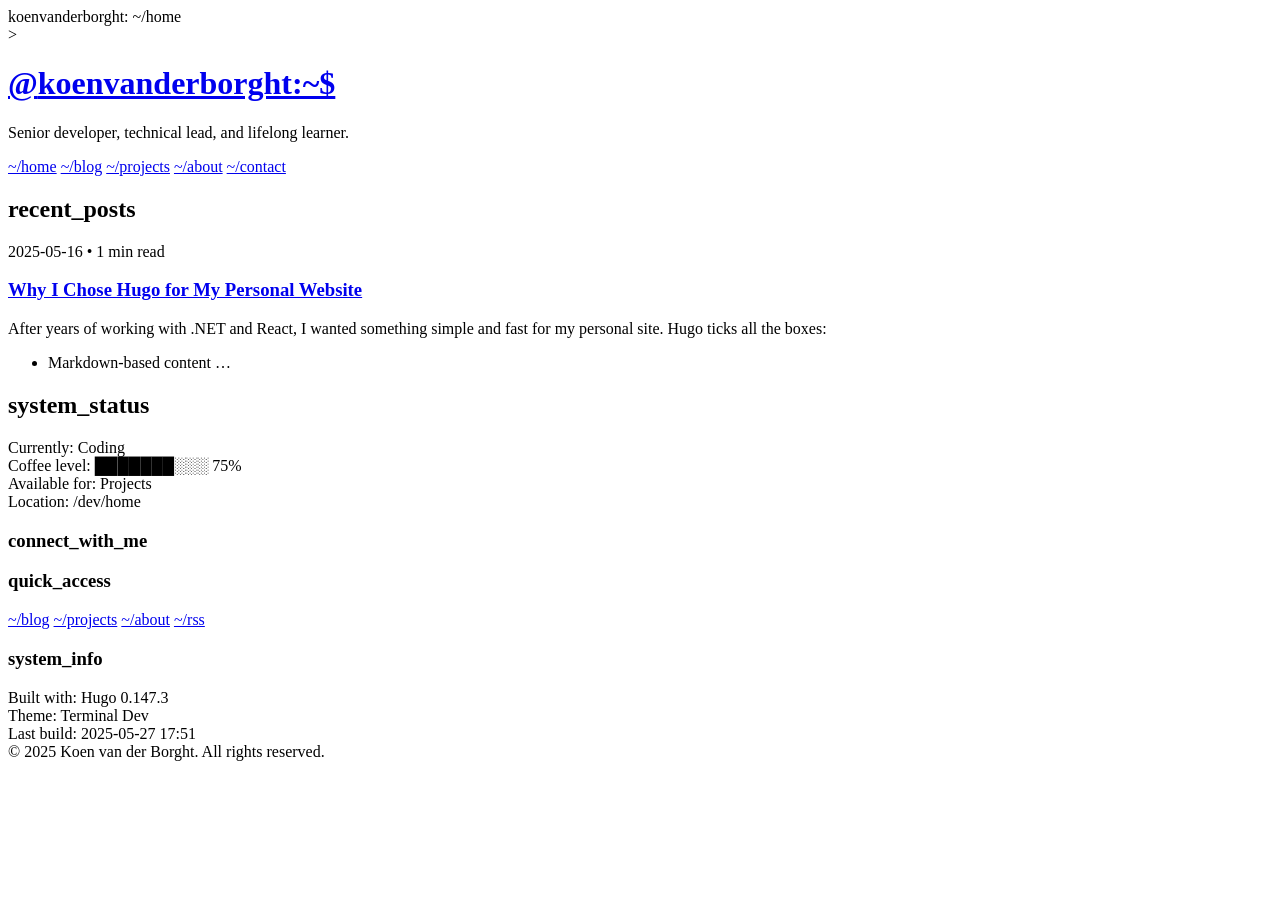
==== docs/index.html @ fac9dda0 "Started using my own terminal-dev theme in my hugo site." ====
<!DOCTYPE html>
<html lang="en">
<head>
	<meta name="generator" content="Hugo 0.147.3">
    <meta charset="UTF-8">
<meta name="viewport" content="width=device-width, initial-scale=1.0">
<meta name="description" content="Senior developer, technical lead, and lifelong learner.">
<meta name="author" content="">


<meta property="og:type" content="website">
<meta property="og:url" content="https://KoenvanderBorght-Dev.github.io/">
<meta property="og:title" content="Koen van der Borght | Koen van der Borght">
<meta property="og:description" content="Senior developer, technical lead, and lifelong learner.">


<meta property="twitter:card" content="summary_large_image">
<meta property="twitter:url" content="https://KoenvanderBorght-Dev.github.io/">
<meta property="twitter:title" content="Koen van der Borght | Koen van der Borght">
<meta property="twitter:description" content="Senior developer, technical lead, and lifelong learner.">

<title>Koen van der Borght | Koen van der Borght</title>


<link rel="icon" type="image/x-icon" href="/favicon.ico">


<link rel="preconnect" href="https://fonts.googleapis.com">
<link rel="preconnect" href="https://fonts.gstatic.com" crossorigin>
<link href="https://fonts.googleapis.com/css2?family=JetBrains+Mono:wght@300;400;500;600;700&display=swap" rel="stylesheet">



<link rel="stylesheet" href="https://KoenvanderBorght-Dev.github.io/main.667012a0ff3ccc89075d905281f6a022bd461cbce9c1d4cb90caf05ed3f51a40.css" integrity="sha256-ZnASoP88zIkHXZBSgfagIr1GHLzpwdTLkMrwXtP1GkA=">


<link rel="alternate" type="application/rss+xml" href="https://KoenvanderBorght-Dev.github.io/index.xml" title="Koen van der Borght" />

<script type="application/ld+json">
{
    "@context": "https://schema.org",
    "@type": "WebSite",
    "name": "Koen van der Borght",
    "headline": "Koen van der Borght",
    "description": "Senior developer, technical lead, and lifelong learner.",
    "url": "https:\/\/KoenvanderBorght-Dev.github.io\/",
    "author": {
        "@type": "Person",
        "name": ""
    }
}
</script>
</head>
<body>
    <div class="terminal-window">
        <div class="terminal-header">
            <div class="terminal-button btn-close"></div>
            <div class="terminal-button btn-minimize"></div>
            <div class="terminal-button btn-maximize"></div>
            <div class="terminal-title">koenvanderborght: ~/home</div>
        </div>

        <header class="header">
    <div class="logo-container">
        <div class="logo">></div>
        <h1 class="site-title">
            <a href="https://KoenvanderBorght-Dev.github.io/">
                <span class="accent">@</span>koenvanderborght<span class="accent">:~$</span>
            </a>
        </h1>
    </div>
    <p class="tagline">Senior developer, technical lead, and lifelong learner.</p>
    
    <nav class="nav">
        <a href="https://KoenvanderBorght-Dev.github.io/" class="nav-item active">~/home</a>
        <a href="/posts" class="nav-item ">~/blog</a>
        <a href="/projects" class="nav-item ">~/projects</a>
        <a href="/about" class="nav-item ">~/about</a>
        <a href="/contact" class="nav-item ">~/contact</a>
    </nav>
</header>

        <main class="main-content">
            
<section class="section">
    <h2 class="section-title">recent_posts</h2>
    <div class="posts-grid">
        
        
            <article class="post-card">
    <div class="post-meta">
        <span>2025-05-16</span>
        <span>•</span>
        <span>1 min read</span>
    </div>
    <h3 class="post-title">
        <a href="https://KoenvanderBorght-Dev.github.io/posts/why-i-chose-hugo/">Why I Chose Hugo for My Personal Website</a>
    </h3>
    <p class="post-excerpt">
        
            <p>After years of working with .NET and React, I wanted something simple and fast for my personal site. Hugo ticks all the boxes:</p>
<ul>
<li>Markdown-based content …</li></ul>
        
    </p>
    
</article>
        
        
        
    </div>
    
    
</section>


            
            <section class="section">
    <h2 class="section-title">system_status</h2>
    <div class="status-grid">
        <div class="status-item">
            <div class="status-icon"></div>
            <div class="status-text">Currently: Coding</div>
        </div>
        <div class="status-item">
            <div class="status-icon"></div>
            <div class="status-text">
                Coffee level: 
                
                
                ███████░░░ 75%
            </div>
        </div>
        <div class="status-item">
            <div class="status-icon"></div>
            <div class="status-text">Available for: Projects</div>
        </div>
        <div class="status-item">
            <div class="status-icon"></div>
            <div class="status-text">Location: /dev/home</div>
        </div>
    </div>
</section>
            
        </main>


        <footer class="footer">
    <div class="footer-content">
        <div class="footer-section">
            <h3 class="footer-title">connect_with_me</h3>
            <div class="social-links">
                
                
                
                
            </div>
        </div>
        
        <div class="footer-section">
            <h3 class="footer-title">quick_access</h3>
            <div class="footer-links">
                <a href="/posts" class="footer-link">~/blog</a>
                <a href="/projects" class="footer-link">~/projects</a>
                <a href="/about" class="footer-link">~/about</a>
                <a href="/index.xml" class="footer-link">~/rss</a>
            </div>
        </div>
        
        <div class="footer-section">
            <h3 class="footer-title">system_info</h3>
            <div class="system-info">
                <div class="info-line">
                    <span class="info-label">Built with:</span>
                    <span class="info-value">Hugo 0.147.3</span>
                </div>
                <div class="info-line">
                    <span class="info-label">Theme:</span>
                    <span class="info-value">Terminal Dev</span>
                </div>
                <div class="info-line">
                    <span class="info-label">Last build:</span>
                    <span class="info-value">2025-05-27 17:51</span>
                </div>
            </div>
        </div>
    </div>
    
    <div class="footer-bottom">
        <div class="copyright">
            <span>© 2025 Koen van der Borght. All rights reserved.</span>
        </div>
    </div>
</footer>
    </div>

    
</body>
</html>
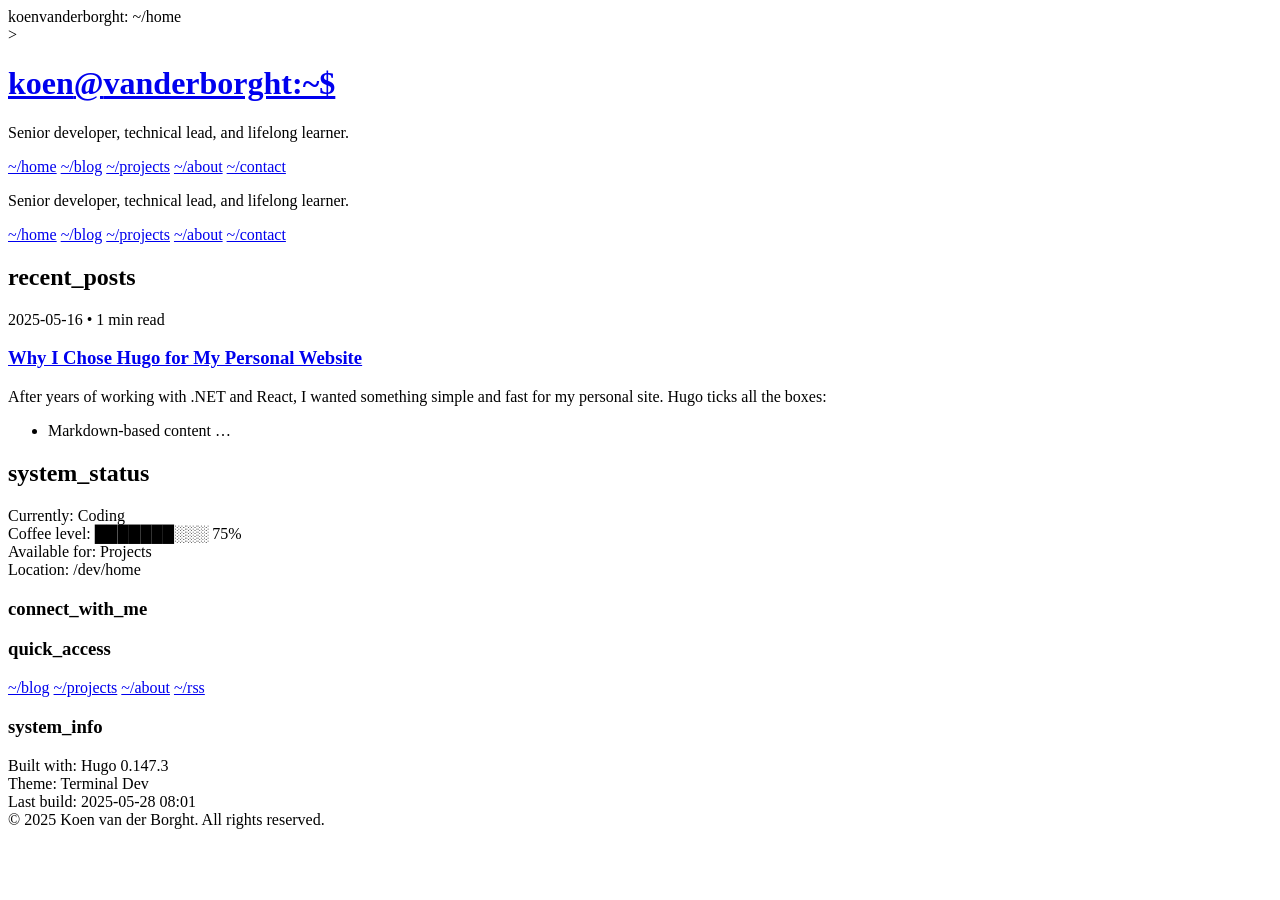
==== commit a4d85f83: "Updated logos, used new theme version with the adjusted header spacing." ====
--- a/docs/index.html
+++ b/docs/index.html
@@ -1,7 +1,7 @@
 <!DOCTYPE html>
 <html lang="en">
 <head>
-	<meta name="generator" content="Hugo 0.147.3">
+	<meta name="generator" content="Hugo 0.147.3"><script src="/livereload.js?mindelay=10&amp;v=2&amp;port=1313&amp;path=livereload" data-no-instant defer></script>
     <meta charset="UTF-8">
 <meta name="viewport" content="width=device-width, initial-scale=1.0">
 <meta name="description" content="Senior developer, technical lead, and lifelong learner.">
@@ -9,13 +9,13 @@
 
 
 <meta property="og:type" content="website">
-<meta property="og:url" content="https://KoenvanderBorght-Dev.github.io/">
+<meta property="og:url" content="http://localhost:1313/">
 <meta property="og:title" content="Koen van der Borght | Koen van der Borght">
 <meta property="og:description" content="Senior developer, technical lead, and lifelong learner.">
 
 
 <meta property="twitter:card" content="summary_large_image">
-<meta property="twitter:url" content="https://KoenvanderBorght-Dev.github.io/">
+<meta property="twitter:url" content="http://localhost:1313/">
 <meta property="twitter:title" content="Koen van der Borght | Koen van der Borght">
 <meta property="twitter:description" content="Senior developer, technical lead, and lifelong learner.">
 
@@ -31,10 +31,10 @@
 
 
 
-<link rel="stylesheet" href="https://KoenvanderBorght-Dev.github.io/main.667012a0ff3ccc89075d905281f6a022bd461cbce9c1d4cb90caf05ed3f51a40.css" integrity="sha256-ZnASoP88zIkHXZBSgfagIr1GHLzpwdTLkMrwXtP1GkA=">
-
-
-<link rel="alternate" type="application/rss+xml" href="https://KoenvanderBorght-Dev.github.io/index.xml" title="Koen van der Borght" />
+<link rel="stylesheet" href="http://localhost:1313/main.eb59c79e8561cc6eda03739839d04b5a5f5af3908e0c4e579319c4e1d4c982bc.css" integrity="sha256-61nHnoVhzG7aA3OYOdBLWl9a85CODE5XkxnE4dTJgrw=">
+
+
+<link rel="alternate" type="application/rss+xml" href="http://localhost:1313/index.xml" title="Koen van der Borght" />
 
 <script type="application/ld+json">
 {
@@ -43,7 +43,7 @@
     "name": "Koen van der Borght",
     "headline": "Koen van der Borght",
     "description": "Senior developer, technical lead, and lifelong learner.",
-    "url": "https:\/\/KoenvanderBorght-Dev.github.io\/",
+    "url": "http:\/\/localhost:1313\/",
     "author": {
         "@type": "Person",
         "name": ""
@@ -64,15 +64,28 @@
     <div class="logo-container">
         <div class="logo">></div>
         <h1 class="site-title">
-            <a href="https://KoenvanderBorght-Dev.github.io/">
-                <span class="accent">@</span>koenvanderborght<span class="accent">:~$</span>
-            </a>
+            <a href="http://localhost:1313/">koen<span class="accent">@</span>vanderborght<span class="accent">:~$</span>
+</a>
         </h1>
+
+
+
     </div>
     <p class="tagline">Senior developer, technical lead, and lifelong learner.</p>
-    
+
     <nav class="nav">
-        <a href="https://KoenvanderBorght-Dev.github.io/" class="nav-item active">~/home</a>
+        <a href="http://localhost:1313/" class="nav-item active">~/home</a>
+        <a href="/%20posts" class="nav-item ">~/blog</a>
+        <a href="/%20projects" class="nav-item ">~/projects</a>
+        <a href="/%20about" class="nav-item ">~/about</a>
+        <a href="/%20contact" class="nav-item ">~/contact</a>
+    </nav>
+</header>
+    </div>
+    <p class="tagline">Senior developer, technical lead, and lifelong learner.</p>
+    
+    <nav class="nav">
+        <a href="http://localhost:1313/" class="nav-item active">~/home</a>
         <a href="/posts" class="nav-item ">~/blog</a>
         <a href="/projects" class="nav-item ">~/projects</a>
         <a href="/about" class="nav-item ">~/about</a>
@@ -94,7 +107,7 @@
         <span>1 min read</span>
     </div>
     <h3 class="post-title">
-        <a href="https://KoenvanderBorght-Dev.github.io/posts/why-i-chose-hugo/">Why I Chose Hugo for My Personal Website</a>
+        <a href="http://localhost:1313/posts/why-i-chose-hugo/">Why I Chose Hugo for My Personal Website</a>
     </h3>
     <p class="post-excerpt">
         
@@ -180,7 +193,7 @@
                 </div>
                 <div class="info-line">
                     <span class="info-label">Last build:</span>
-                    <span class="info-value">2025-05-27 17:51</span>
+                    <span class="info-value">2025-05-28 08:01</span>
                 </div>
             </div>
         </div>
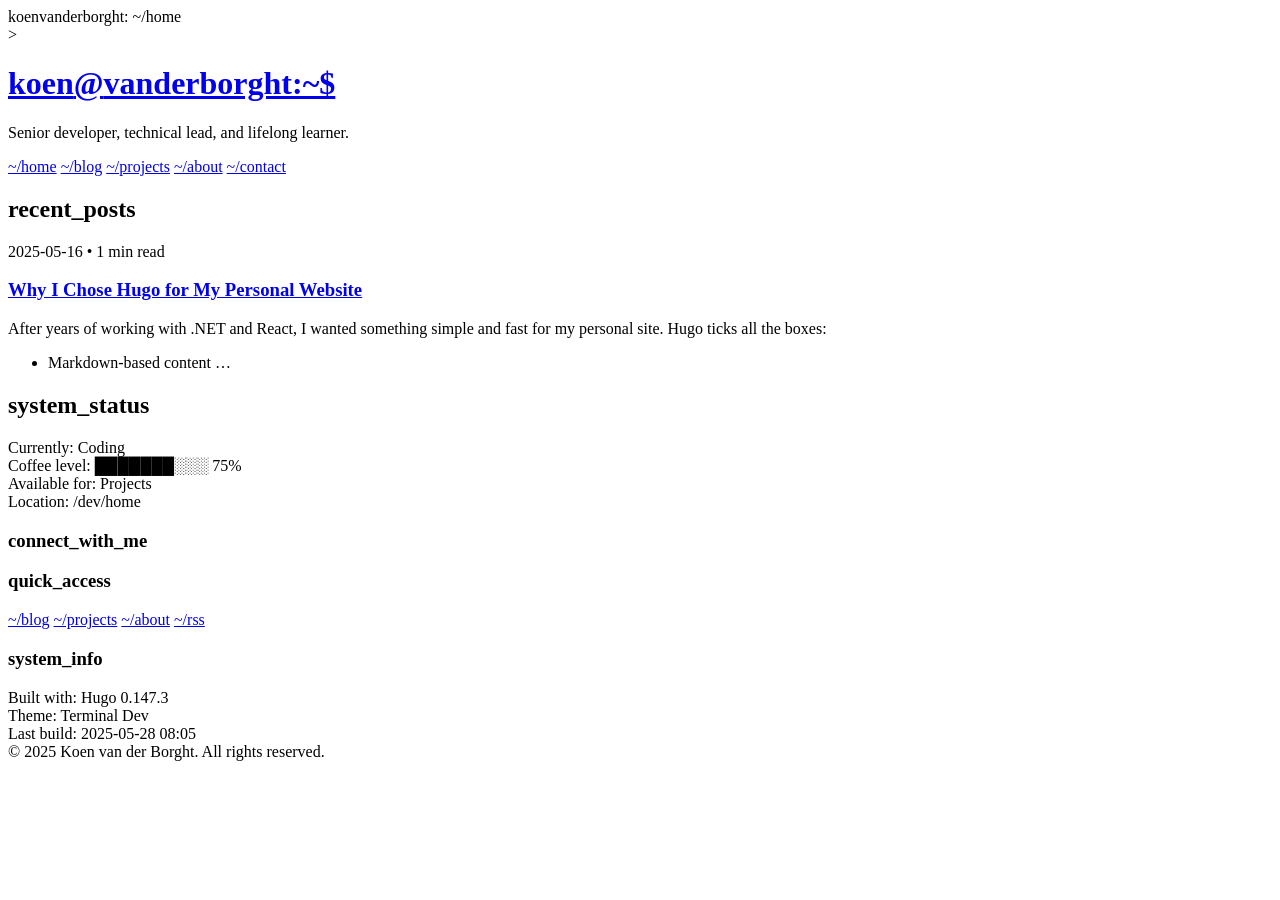
==== commit f4a186ee: "Oops, checked in local build instead of production build." ====
--- a/docs/index.html
+++ b/docs/index.html
@@ -1,7 +1,7 @@
 <!DOCTYPE html>
 <html lang="en">
 <head>
-	<meta name="generator" content="Hugo 0.147.3"><script src="/livereload.js?mindelay=10&amp;v=2&amp;port=1313&amp;path=livereload" data-no-instant defer></script>
+	<meta name="generator" content="Hugo 0.147.3">
     <meta charset="UTF-8">
 <meta name="viewport" content="width=device-width, initial-scale=1.0">
 <meta name="description" content="Senior developer, technical lead, and lifelong learner.">
@@ -9,13 +9,13 @@
 
 
 <meta property="og:type" content="website">
-<meta property="og:url" content="http://localhost:1313/">
+<meta property="og:url" content="https://KoenvanderBorght-Dev.github.io/">
 <meta property="og:title" content="Koen van der Borght | Koen van der Borght">
 <meta property="og:description" content="Senior developer, technical lead, and lifelong learner.">
 
 
 <meta property="twitter:card" content="summary_large_image">
-<meta property="twitter:url" content="http://localhost:1313/">
+<meta property="twitter:url" content="https://KoenvanderBorght-Dev.github.io/">
 <meta property="twitter:title" content="Koen van der Borght | Koen van der Borght">
 <meta property="twitter:description" content="Senior developer, technical lead, and lifelong learner.">
 
@@ -31,10 +31,10 @@
 
 
 
-<link rel="stylesheet" href="http://localhost:1313/main.eb59c79e8561cc6eda03739839d04b5a5f5af3908e0c4e579319c4e1d4c982bc.css" integrity="sha256-61nHnoVhzG7aA3OYOdBLWl9a85CODE5XkxnE4dTJgrw=">
+<link rel="stylesheet" href="https://KoenvanderBorght-Dev.github.io/main.eb59c79e8561cc6eda03739839d04b5a5f5af3908e0c4e579319c4e1d4c982bc.css" integrity="sha256-61nHnoVhzG7aA3OYOdBLWl9a85CODE5XkxnE4dTJgrw=">
 
 
-<link rel="alternate" type="application/rss+xml" href="http://localhost:1313/index.xml" title="Koen van der Borght" />
+<link rel="alternate" type="application/rss+xml" href="https://KoenvanderBorght-Dev.github.io/index.xml" title="Koen van der Borght" />
 
 <script type="application/ld+json">
 {
@@ -43,7 +43,7 @@
     "name": "Koen van der Borght",
     "headline": "Koen van der Borght",
     "description": "Senior developer, technical lead, and lifelong learner.",
-    "url": "http:\/\/localhost:1313\/",
+    "url": "https:\/\/KoenvanderBorght-Dev.github.io\/",
     "author": {
         "@type": "Person",
         "name": ""
@@ -64,32 +64,18 @@
     <div class="logo-container">
         <div class="logo">></div>
         <h1 class="site-title">
-            <a href="http://localhost:1313/">koen<span class="accent">@</span>vanderborght<span class="accent">:~$</span>
-</a>
+            <a href="https://KoenvanderBorght-Dev.github.io/">koen<span class="accent">@</span>vanderborght<span class="accent">:~$</span>
+            </a>
         </h1>
-
-
-
     </div>
     <p class="tagline">Senior developer, technical lead, and lifelong learner.</p>
 
     <nav class="nav">
-        <a href="http://localhost:1313/" class="nav-item active">~/home</a>
+        <a href="https://KoenvanderBorght-Dev.github.io/" class="nav-item active">~/home</a>
         <a href="/%20posts" class="nav-item ">~/blog</a>
         <a href="/%20projects" class="nav-item ">~/projects</a>
         <a href="/%20about" class="nav-item ">~/about</a>
         <a href="/%20contact" class="nav-item ">~/contact</a>
-    </nav>
-</header>
-    </div>
-    <p class="tagline">Senior developer, technical lead, and lifelong learner.</p>
-    
-    <nav class="nav">
-        <a href="http://localhost:1313/" class="nav-item active">~/home</a>
-        <a href="/posts" class="nav-item ">~/blog</a>
-        <a href="/projects" class="nav-item ">~/projects</a>
-        <a href="/about" class="nav-item ">~/about</a>
-        <a href="/contact" class="nav-item ">~/contact</a>
     </nav>
 </header>
 
@@ -107,7 +93,7 @@
         <span>1 min read</span>
     </div>
     <h3 class="post-title">
-        <a href="http://localhost:1313/posts/why-i-chose-hugo/">Why I Chose Hugo for My Personal Website</a>
+        <a href="https://KoenvanderBorght-Dev.github.io/posts/why-i-chose-hugo/">Why I Chose Hugo for My Personal Website</a>
     </h3>
     <p class="post-excerpt">
         
@@ -193,7 +179,7 @@
                 </div>
                 <div class="info-line">
                     <span class="info-label">Last build:</span>
-                    <span class="info-value">2025-05-28 08:01</span>
+                    <span class="info-value">2025-05-28 08:05</span>
                 </div>
             </div>
         </div>
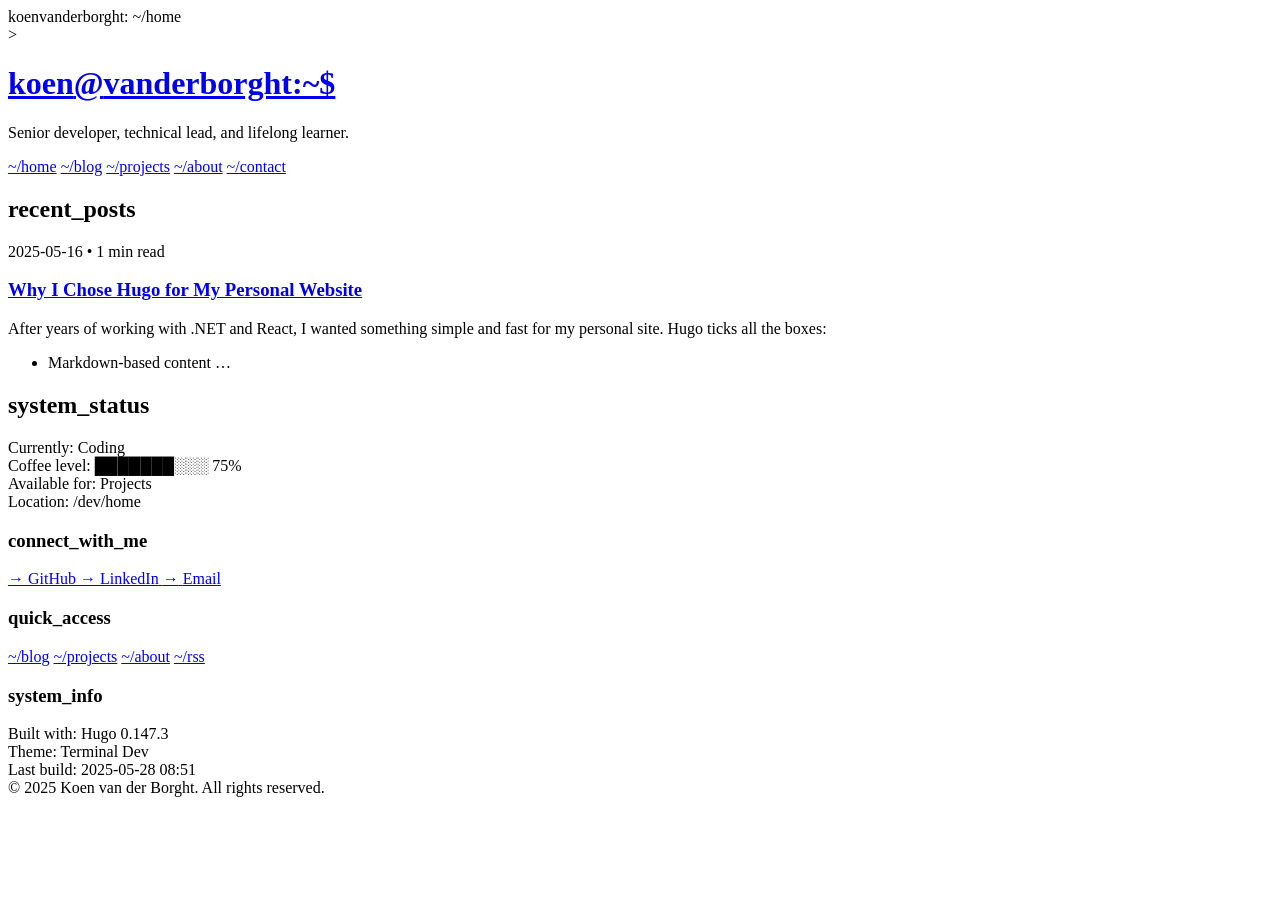
==== commit 4bd70bef: "Added social links" ====
--- a/docs/index.html
+++ b/docs/index.html
@@ -150,8 +150,23 @@
             <h3 class="footer-title">connect_with_me</h3>
             <div class="social-links">
                 
-                
-                
+                <a href="https://github.com/KoenvanderBorght-Dev/" class="social-link" target="_blank" rel="noopener">
+                    <span class="social-icon">→</span>
+                    <span>GitHub</span>
+                </a>
+                
+                
+                <a href="https://www.linkedin.com/in/koen-van-der-borght-tilburg/" class="social-link" target="_blank" rel="noopener">
+                    <span class="social-icon">→</span>
+                    <span>LinkedIn</span>
+                </a>
+                
+                
+                
+                <a href="mailto:koenvanderborght@outlook.com" class="social-link">
+                    <span class="social-icon">→</span>
+                    <span>Email</span>
+                </a>
                 
             </div>
         </div>
@@ -179,7 +194,7 @@
                 </div>
                 <div class="info-line">
                     <span class="info-label">Last build:</span>
-                    <span class="info-value">2025-05-28 08:05</span>
+                    <span class="info-value">2025-05-28 08:51</span>
                 </div>
             </div>
         </div>
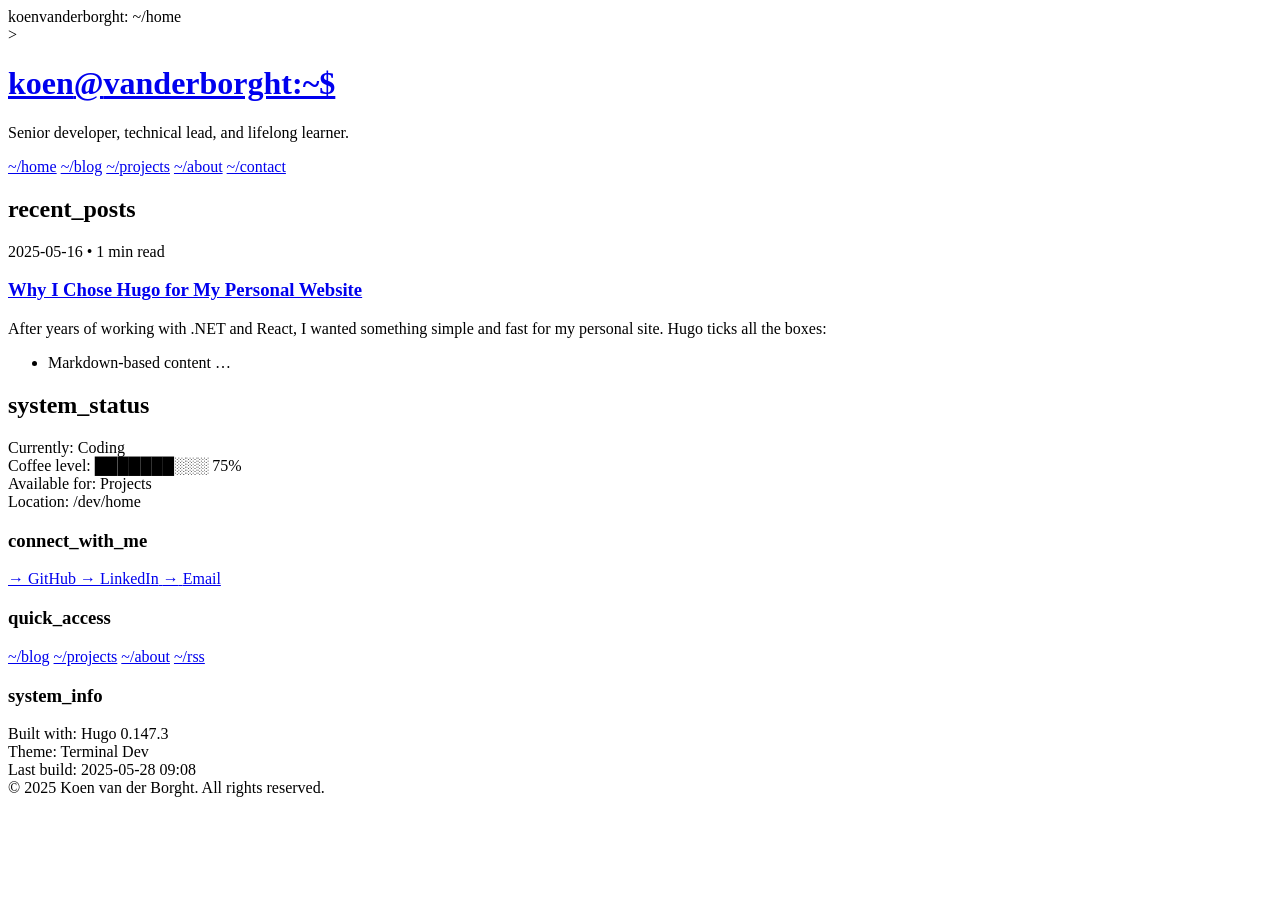
==== commit b106e0a3: "Added dotnet 8 migration project and adjusted the about page." ====
--- a/docs/index.html
+++ b/docs/index.html
@@ -72,10 +72,10 @@
 
     <nav class="nav">
         <a href="https://KoenvanderBorght-Dev.github.io/" class="nav-item active">~/home</a>
-        <a href="/%20posts" class="nav-item ">~/blog</a>
-        <a href="/%20projects" class="nav-item ">~/projects</a>
-        <a href="/%20about" class="nav-item ">~/about</a>
-        <a href="/%20contact" class="nav-item ">~/contact</a>
+        <a href="/posts" class="nav-item ">~/blog</a>
+        <a href="/projects" class="nav-item ">~/projects</a>
+        <a href="/about" class="nav-item ">~/about</a>
+        <a href="/contact" class="nav-item ">~/contact</a>
     </nav>
 </header>
 
@@ -194,7 +194,7 @@
                 </div>
                 <div class="info-line">
                     <span class="info-label">Last build:</span>
-                    <span class="info-value">2025-05-28 08:51</span>
+                    <span class="info-value">2025-05-28 09:08</span>
                 </div>
             </div>
         </div>
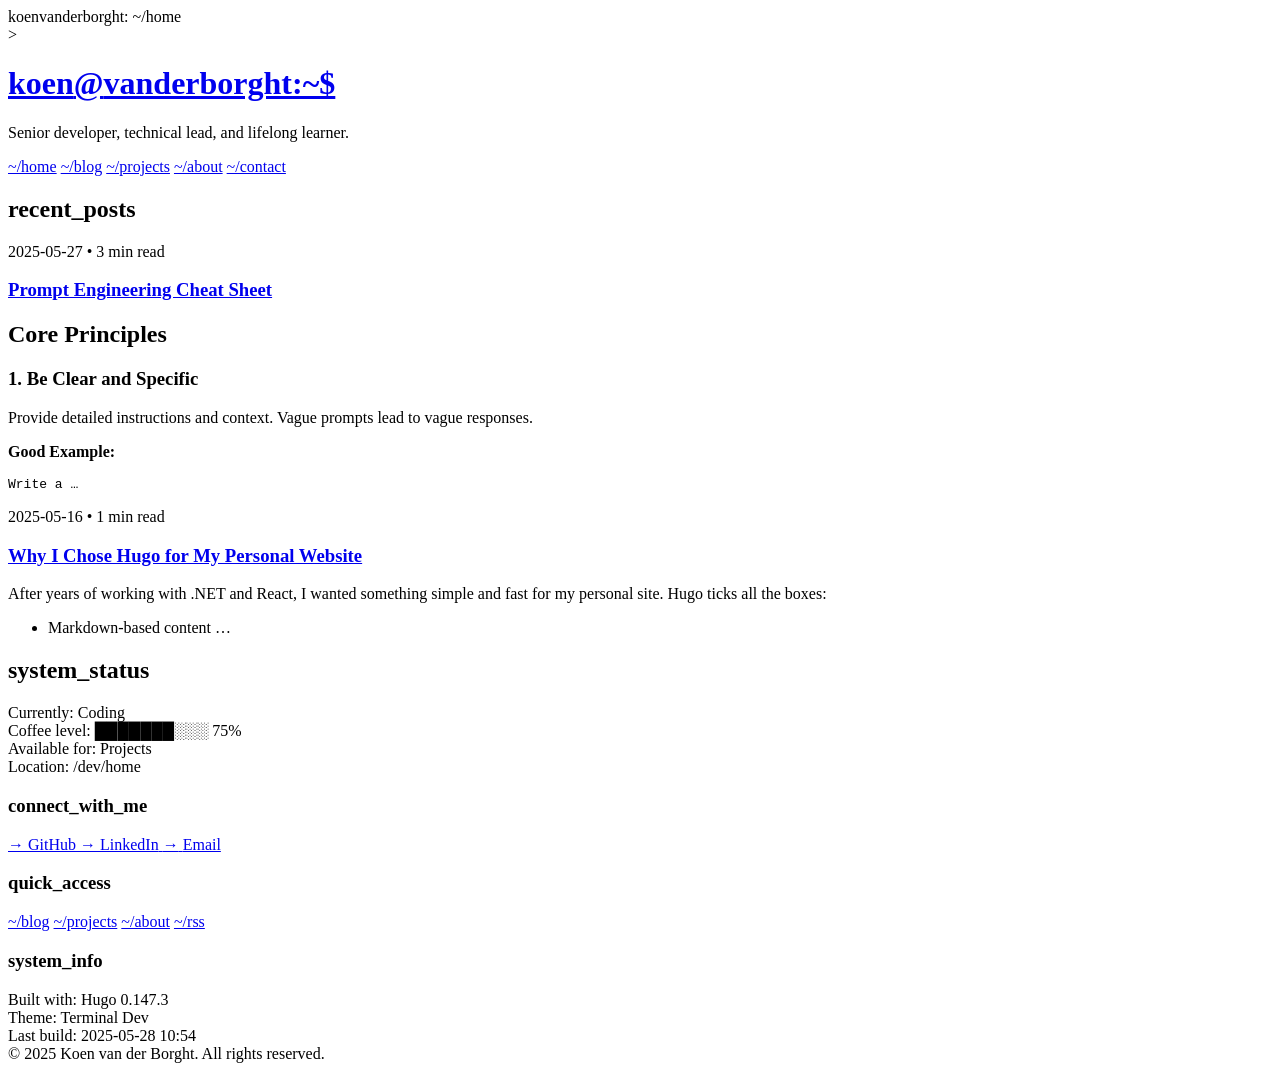
==== commit 96141791: "Added prompt engineering cheat sheet" ====
--- a/docs/index.html
+++ b/docs/index.html
@@ -31,7 +31,7 @@
 
 
 
-<link rel="stylesheet" href="https://KoenvanderBorght-Dev.github.io/main.eb59c79e8561cc6eda03739839d04b5a5f5af3908e0c4e579319c4e1d4c982bc.css" integrity="sha256-61nHnoVhzG7aA3OYOdBLWl9a85CODE5XkxnE4dTJgrw=">
+<link rel="stylesheet" href="https://KoenvanderBorght-Dev.github.io/main.b0d7acb974239448a580c8c9d8e1f2c9061b23ff14457833d101771b689d0800.css" integrity="sha256-sNesuXQjlEilgMjJ2OHyyQYbI/8URXgz0QF3G2idCAA=">
 
 
 <link rel="alternate" type="application/rss+xml" href="https://KoenvanderBorght-Dev.github.io/index.xml" title="Koen van der Borght" />
@@ -88,6 +88,27 @@
         
             <article class="post-card">
     <div class="post-meta">
+        <span>2025-05-27</span>
+        <span>•</span>
+        <span>3 min read</span>
+    </div>
+    <h3 class="post-title">
+        <a href="https://KoenvanderBorght-Dev.github.io/posts/prompt-engineering-cheat-sheet/">Prompt Engineering Cheat Sheet</a>
+    </h3>
+    <p class="post-excerpt">
+        
+            <h2 id="core-principles">Core Principles</h2>
+<h3 id="1-be-clear-and-specific">1. Be Clear and Specific</h3>
+<p>Provide detailed instructions and context. Vague prompts lead to vague responses.</p>
+<p><strong>Good Example:</strong></p>
+<pre tabindex="0"><code>Write a …</code></pre>
+        
+    </p>
+    
+</article>
+        
+            <article class="post-card">
+    <div class="post-meta">
         <span>2025-05-16</span>
         <span>•</span>
         <span>1 min read</span>
@@ -194,7 +215,7 @@
                 </div>
                 <div class="info-line">
                     <span class="info-label">Last build:</span>
-                    <span class="info-value">2025-05-28 09:08</span>
+                    <span class="info-value">2025-05-28 10:54</span>
                 </div>
             </div>
         </div>
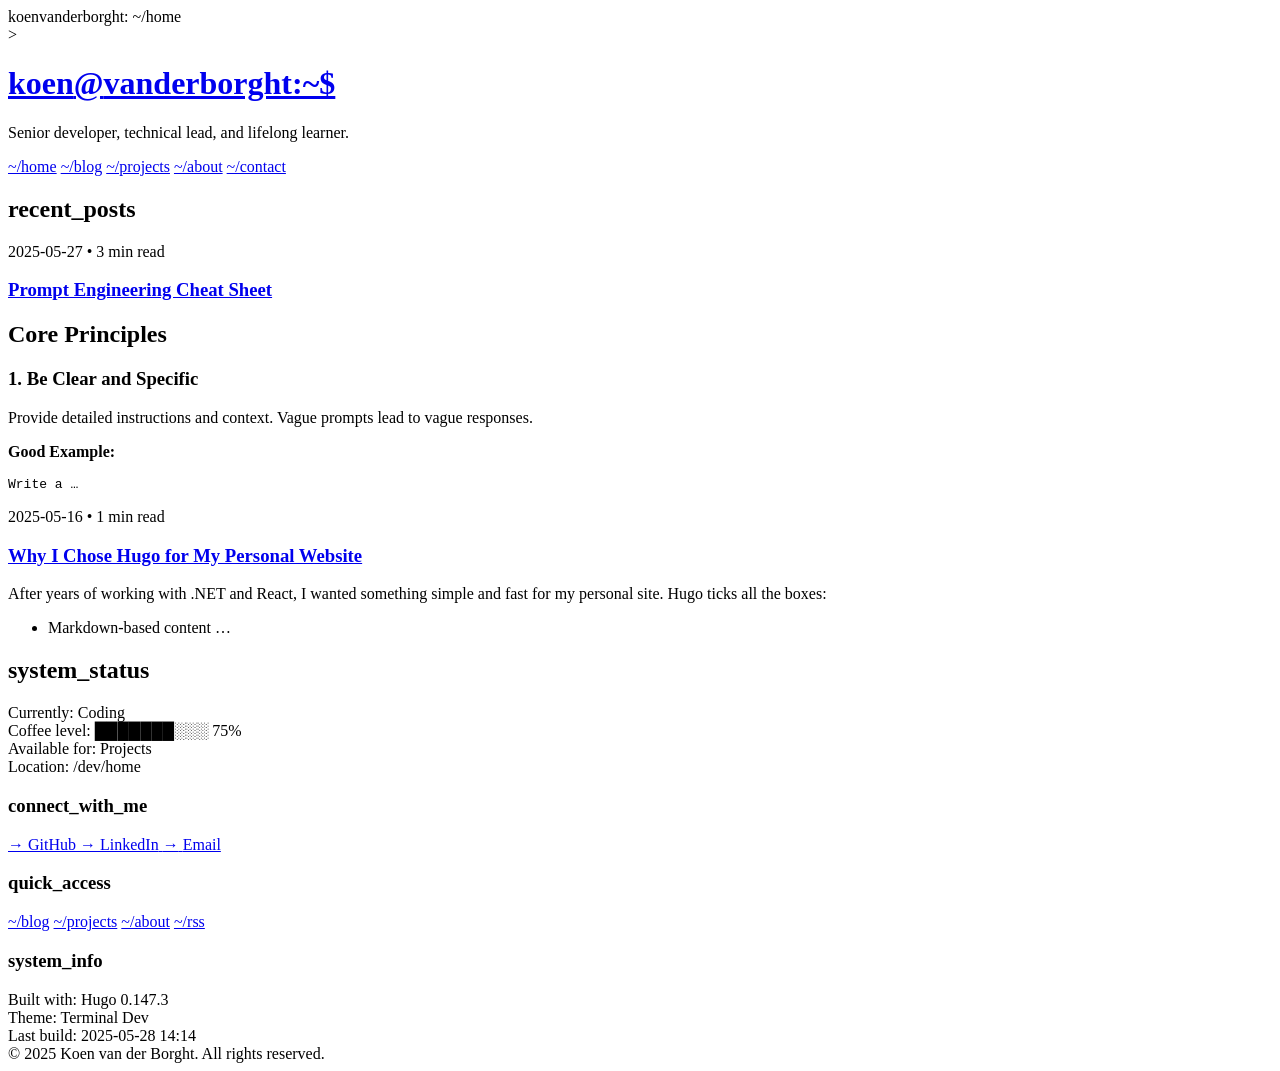
==== commit fb90f6f5: "Updated website to use latest version of terminal-dev theme" ====
--- a/docs/index.html
+++ b/docs/index.html
@@ -31,7 +31,7 @@
 
 
 
-<link rel="stylesheet" href="https://KoenvanderBorght-Dev.github.io/main.b0d7acb974239448a580c8c9d8e1f2c9061b23ff14457833d101771b689d0800.css" integrity="sha256-sNesuXQjlEilgMjJ2OHyyQYbI/8URXgz0QF3G2idCAA=">
+<link rel="stylesheet" href="https://KoenvanderBorght-Dev.github.io/main.1638b37095c3e0f9d9770b702a2980db28795a043820ce8ec7303a0ab011c9a1.css" integrity="sha256-FjizcJXD4PnZdwtwKimA2yh5WgQ4IM6OxzA6CrARyaE=">
 
 
 <link rel="alternate" type="application/rss+xml" href="https://KoenvanderBorght-Dev.github.io/index.xml" title="Koen van der Borght" />
@@ -191,17 +191,17 @@
                 
             </div>
         </div>
-        
+
         <div class="footer-section">
             <h3 class="footer-title">quick_access</h3>
             <div class="footer-links">
-                <a href="/posts" class="footer-link">~/blog</a>
-                <a href="/projects" class="footer-link">~/projects</a>
-                <a href="/about" class="footer-link">~/about</a>
-                <a href="/index.xml" class="footer-link">~/rss</a>
-            </div>
-        </div>
-        
+                <a href="/%20posts" class="footer-link">~/blog</a>
+                <a href="/%20projects" class="footer-link">~/projects</a>
+                <a href="/%20about" class="footer-link">~/about</a>
+                <a href="/%20index.xml" class="footer-link">~/rss</a>
+            </div>
+        </div>
+
         <div class="footer-section">
             <h3 class="footer-title">system_info</h3>
             <div class="system-info">
@@ -215,18 +215,50 @@
                 </div>
                 <div class="info-line">
                     <span class="info-label">Last build:</span>
-                    <span class="info-value">2025-05-28 10:54</span>
+                    <span class="info-value">2025-05-28 14:14</span>
                 </div>
             </div>
         </div>
     </div>
-    
+
     <div class="footer-bottom">
         <div class="copyright">
             <span>© 2025 Koen van der Borght. All rights reserved.</span>
         </div>
     </div>
 </footer>
+<script>
+    const themeToggle = document.getElementById('theme-toggle');
+    const root = document.documentElement;
+     
+    
+    const savedTheme = localStorage.getItem('theme');
+    if (savedTheme === 'light') {
+        root.classList.add('light-mode');
+        root.classList.remove('dark-mode');
+    } else if (savedTheme === 'dark') {
+        root.classList.add('dark-mode');
+        root.classList.remove('light-mode');
+    }
+
+    
+    themeToggle.addEventListener('click', () => {
+        if (root.classList.contains('light-mode')) {
+            root.classList.remove('light-mode');
+            root.classList.add('dark-mode');
+            localStorage.setItem('theme', 'dark');
+        } else if (root.classList.contains('dark-mode')) {
+            root.classList.remove('dark-mode');
+            root.classList.remove('light-mode'); 
+            localStorage.removeItem('theme');
+        } else {
+            root.classList.add('light-mode');
+            root.classList.remove('dark-mode');
+            localStorage.setItem('theme', 'light');
+        }
+    });
+
+</script>
     </div>
 
     
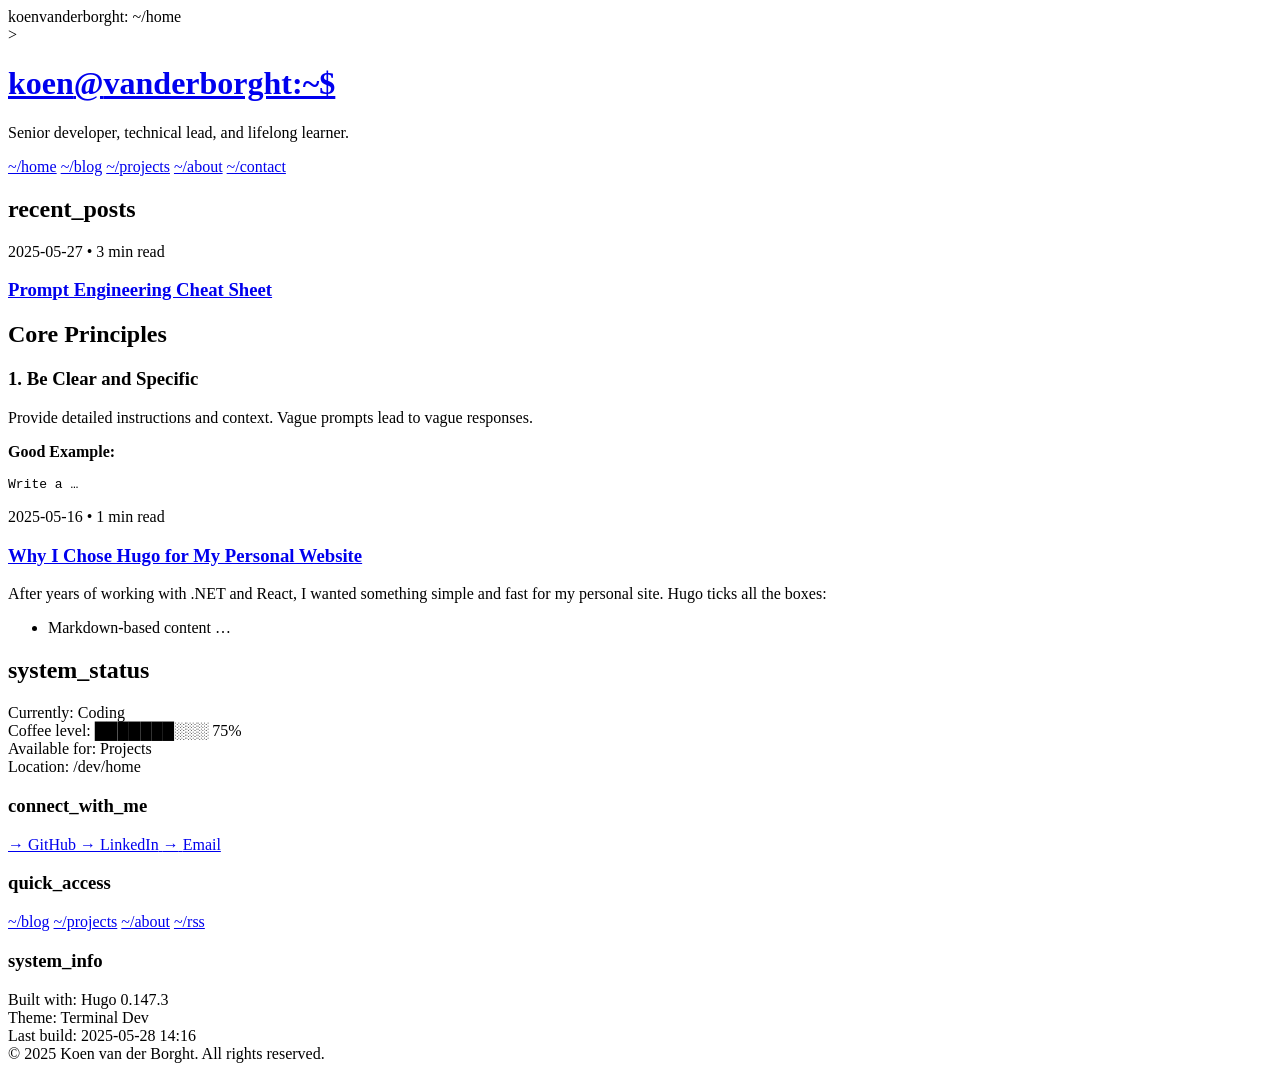
==== commit 120c662d: "Removed unused main css files, have to figure out how to properly ignore those or how to clean the b" ====
--- a/docs/index.html
+++ b/docs/index.html
@@ -215,7 +215,7 @@
                 </div>
                 <div class="info-line">
                     <span class="info-label">Last build:</span>
-                    <span class="info-value">2025-05-28 14:14</span>
+                    <span class="info-value">2025-05-28 14:16</span>
                 </div>
             </div>
         </div>
